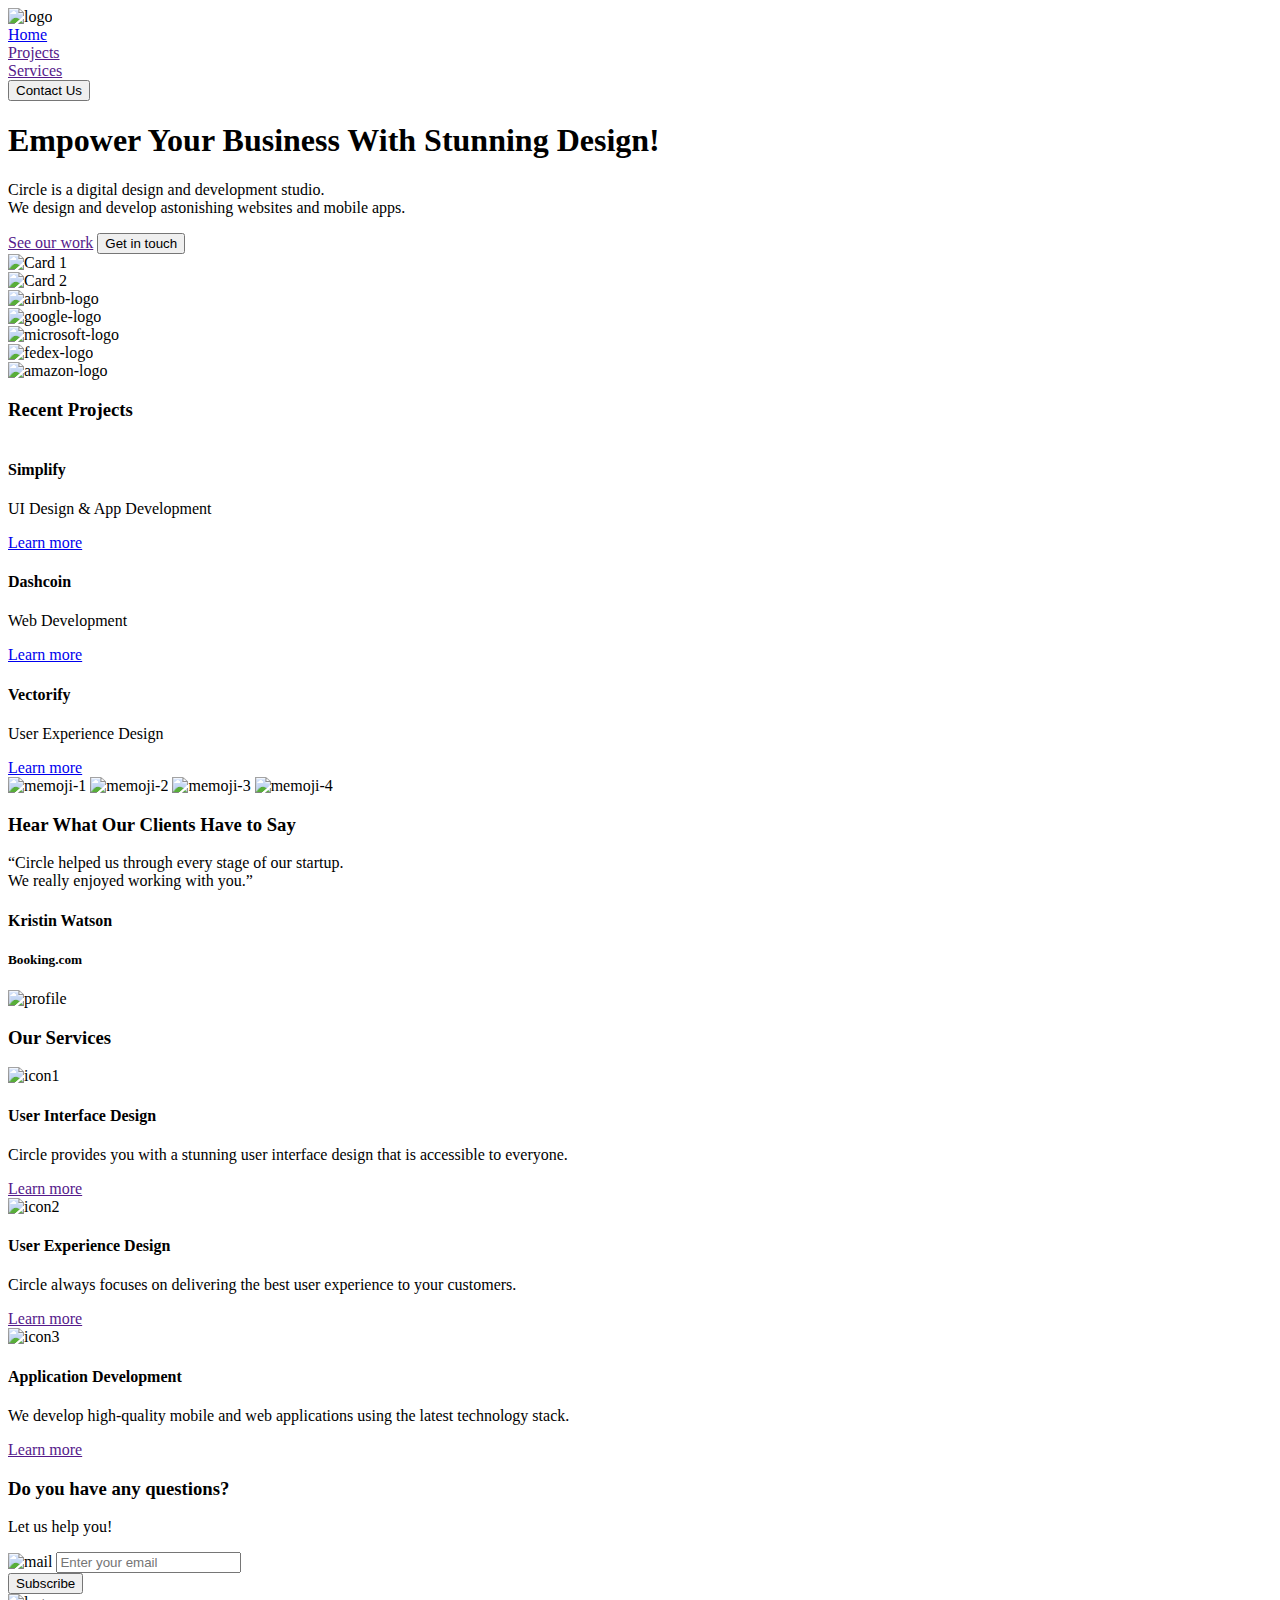
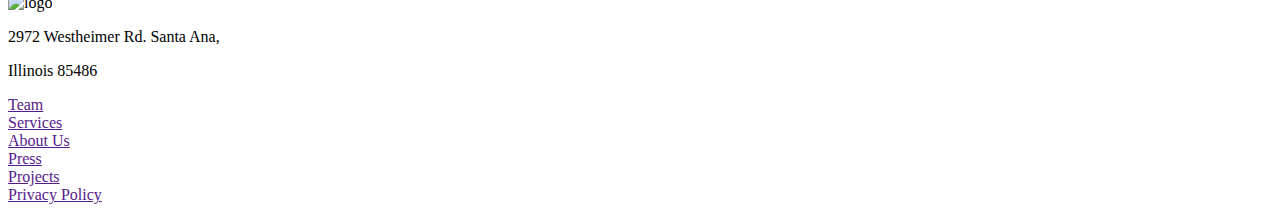
==== index.html @ 35336cd6 "GitHub pages" ====
<html lang="en">
  <head>
    <meta charset="UTF-8" />
    <meta http-equiv="X-UA-Compatible" content="IE=edge" />
    <meta name="viewport" content="width=device-width, initial-scale=1.0" />
    <link rel=" stylesheet" href="../midProject/styles/style.css" />
    <link
      href="https://fonts.googleapis.com/css2?family=Roboto:wght@100;300;400;700&display=swap"
      rel="stylesheet"
    />
    
    <title>Document</title>
  </head>
  <body>
    <!-- NavBar -->
    <div class="nav">
      <img src="../midProject/assets/logo/circle.svg" alt="logo" />
      <div class="menu">
        <div><a href="'../midProject/index.html">Home</a></div>
        <div><a href="">Projects</a></div>
        <div><a href="">Services</a></div>
      </div>
      <button id="NavButton" onclick="location.href='../midProject/html/form.html'">Contact Us</button>
      <a role="button" class="navbar-burger" aria-label="menu" aria-expanded="false">
        <span aria-hidden="true"></span>
        <span aria-hidden="true"></span>
        <span aria-hidden="true"></span>
      </a>
    </div>
    <!-- Hero Section -->
    <div class="HSContainer">
      <div class="Text">
        <h1>Empower Your Business With Stunning Design!</h1>
        <p>
          Circle is a digital design and development studio.<br />
          We design and develop astonishing websites and mobile apps.
        </p>
        <div class="contactInfo">
          <a href="">See our work</a>
          <button>Get in touch</button>
        </div>
      </div>
      <div class="HSImage">
        <!-- Card 1 -->
        <div class="card1">
          <img src="../midProject/assets/hero section/card-1.png" alt="Card 1" />
        </div>
        <!-- Card 2 -->
        <div class="card2">
          <img src="../midProject/assets/hero section/card-2.png" alt="Card 2" />
        </div>
      </div>
    </div>
    <!-- Client Section -->
    <div class="CSContainer">
      <div><img src="../midProject/assets/logo/airbnb-logo.svg" alt="airbnb-logo" /></div>
      <div><img src="../midProject/assets/logo/google-logo.svg" alt="google-logo" /></div>
      <div>
        <img src="../midProject/assets/logo/microsoft-logo.svg" alt="microsoft-logo" />
      </div>
      <div><img src="../midProject/assets/logo/fedex-logo.svg" alt="fedex-logo" /></div>
      <div><img src="../midProject/assets/logo/amazon-logo.svg" alt="amazon-logo" /></div>
    </div>
    <!-- Projects Section -->
    <div class="PSContainer">
      <h3>Recent Projects</h3>
      <!-- Projects -->
      <div class="projects">
        <div class="project">
          <img src="../midProject/assets/Projects/1.jpg" alt="" />
          <h4>Simplify</h4>
          <p>UI Design & App Development</p>
          <a href="../midProject/html/projects/simplify.html">Learn more</a>
        </div>
        <div class="project">
          <img src="../midProject/assets/Projects/2.jpg" alt="" />
          <h4>Dashcoin</h4>
          <p>Web Development</p>
          <a href="../midProject/html/projects/dashcoin.html">Learn more</a>
        </div>
        <div class="project">
          <img src="../midProject/assets/Projects/3.jpg" alt="" />
          <h4>Vectorify</h4>
          <p>User Experience Design</p>
          <a href="../midProject/html/projects/vectorify.html">Learn more</a>
        </div>
      </div>
    </div>
    <!-- Testimonial Section -->
    <div class="TSbackground">
      <img
        class="emoji cara1"
        src="../midProject/assets/emojis/memoji-1.png"
        alt="memoji-1"
      />
      <img
        class="emoji cara2"
        src="../midProject/assets/emojis/memoji-2.png"
        alt="memoji-2"
      />
      <img
        class="emoji cara3"
        src="../midProject/assets/emojis/memoji-3.png"
        alt="memoji-3"
      />
      <img
        class="emoji cara4"
        src="../midProject/assets/emojis/memoji-4.png"
        alt="memoji-4"
      />

      <div class="TStext">
        <h3>Hear What Our Clients Have to Say</h3>
        <p>
          “Circle helped us through every stage of our startup. <br />We really
          enjoyed working with you.”
        </p>
        <div class="TSprofile">
          <div>
            <h4>Kristin Watson</h4>
            <h5>Booking.com</h5>
          </div>

          <img
            class="profile"
            src="../midProject/assets/emojis/profile.png"
            alt="profile"
          />
        </div>
      </div>
    </div>
    <!-- Services Section -->
    
      <div>
        <h3 class="Sh3">Our Services</h3>
      </div>
      <!-- Services -->
      <div class="Services">
        <div class="icon">
          <div class="imageService">
            <img src="../midProject/assets/icons/1.svg" alt="icon1" />
          </div>
          <h4>User Interface Design</h4>
          <p>
            Circle provides you with a stunning user interface design that is
            accessible to everyone.
          </p>
          <a href="">Learn more</a>
        </div>
        <div class="icon">
            <div class="imageService">
          <img src="../midProject/assets/icons/2.svg" alt="icon2" /></div>
          <h4>User Experience Design</h4>
          <p>
            Circle always focuses on delivering the best user experience to your
            customers.
          </p>
          <a href="">Learn more</a>
        </div>
        <div class="icon">
            <div class="imageService">
          <img src="../midProject/assets/icons/3.svg" alt="icon3" /></div>
          <h4>Application Development</h4>
          <p>
            We develop high-quality mobile and web applications using the latest
            technology stack.
          </p>
          <a href="">Learn more</a>
        </div>
      </div>
    
    <!-- CTA Section -->
    <div class="CTASection">
      <div>
        <h3>Do you have any questions?</h3>
        <p>Let us help you!</p>
      </div>
      <div class="CTAbuttons">
        <div class="inputPlaceholder">
          <img src="../midProject/assets/icons/mail.svg" alt="mail" />
          <input type="text" placeholder="Enter your email" />
        </div>
        <div><button>Subscribe</button></div>
      </div>
    </div>
    <!-- Footer Section -->
    <div>
      <footer>
        <div class="footerContainer">
          <div class="footer1">
            <img src="../midProject/assets/logo/circle.svg" alt="logo" />
            <p>2972 Westheimer Rd. Santa Ana,</p>
            <p>Illinois 85486</p> 
          </div>
          <div class="footer2">
            <div><a href="">Team</a></div>
            <div><a href="">Services</a></div>
            <div><a href="">About Us</a></div>
            <div><a href="">Press</a></div>
            <div><a href="">Projects</a></div>
            <div><a href="">Privacy Policy</a></div>
          </div>
        </div>
      </footer>
    </div>

    <script src="../midProject/js/index.js"></script>
  </body>
</html>
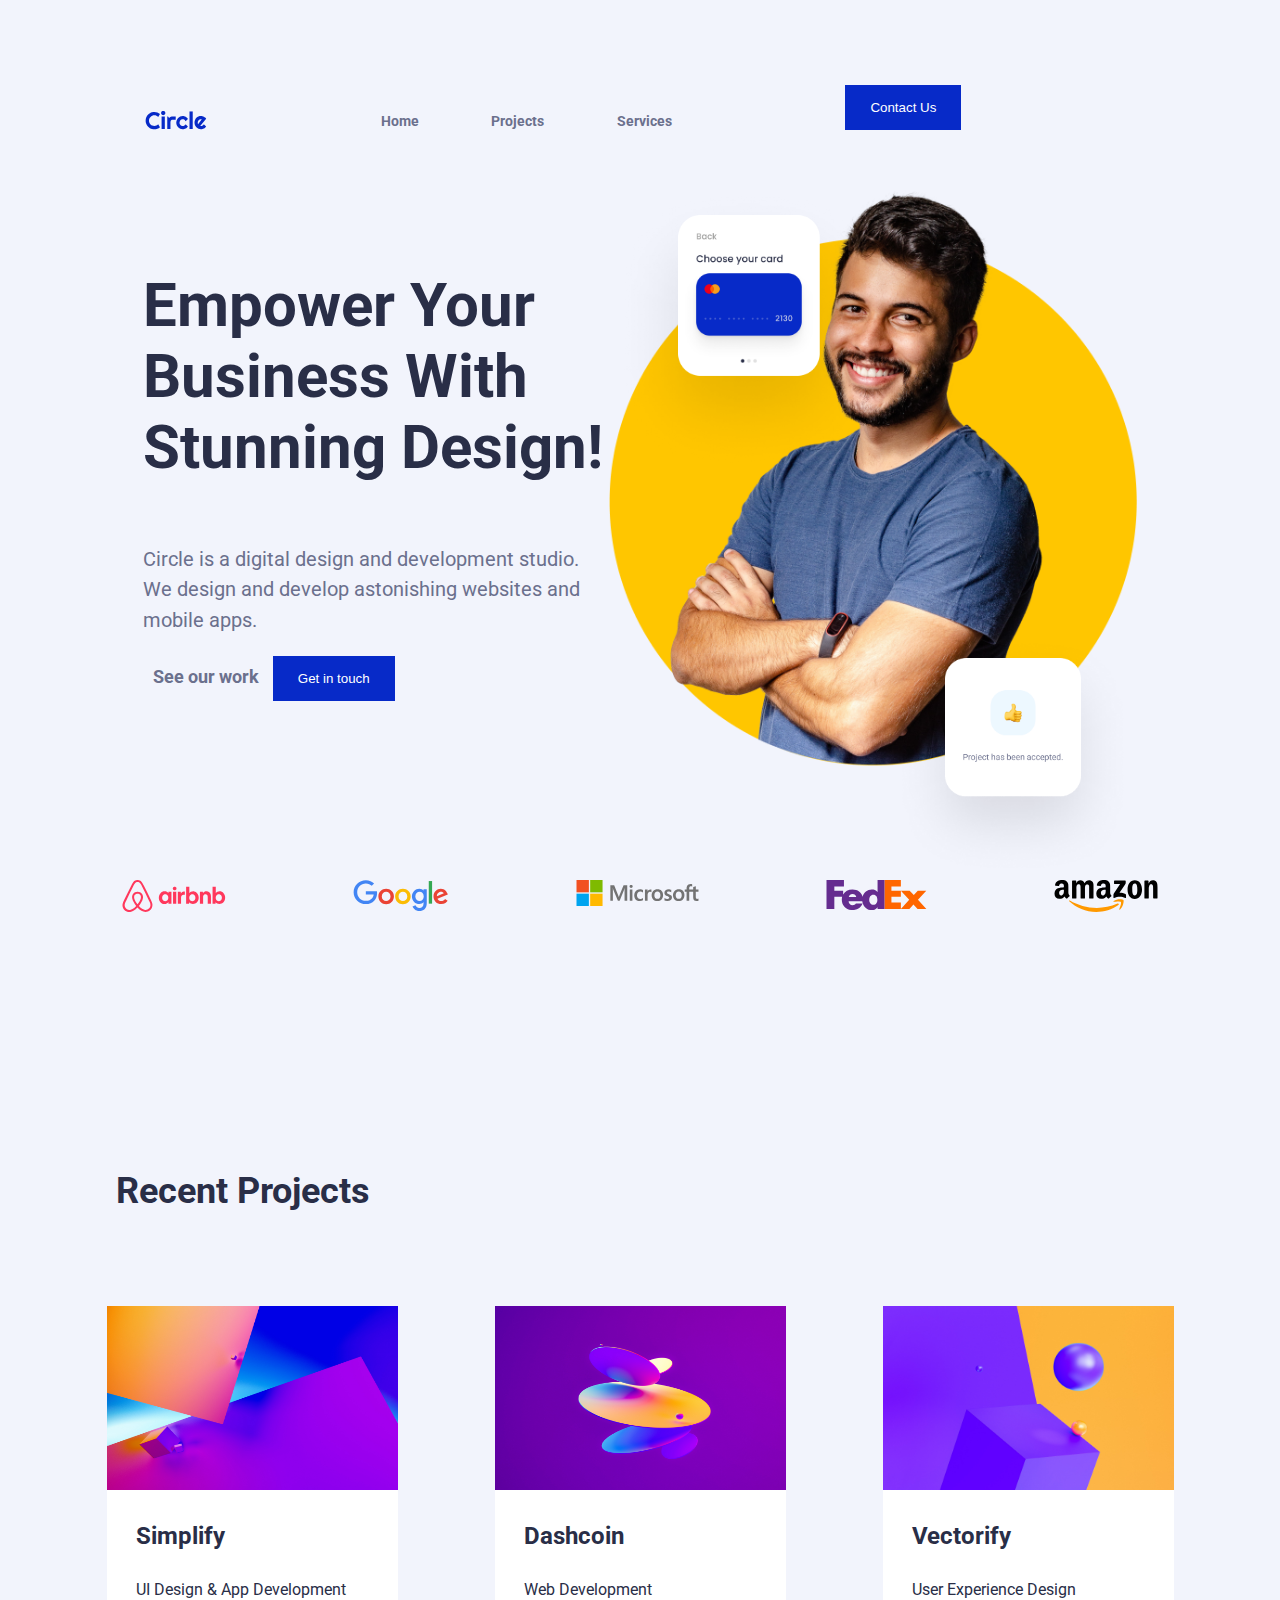
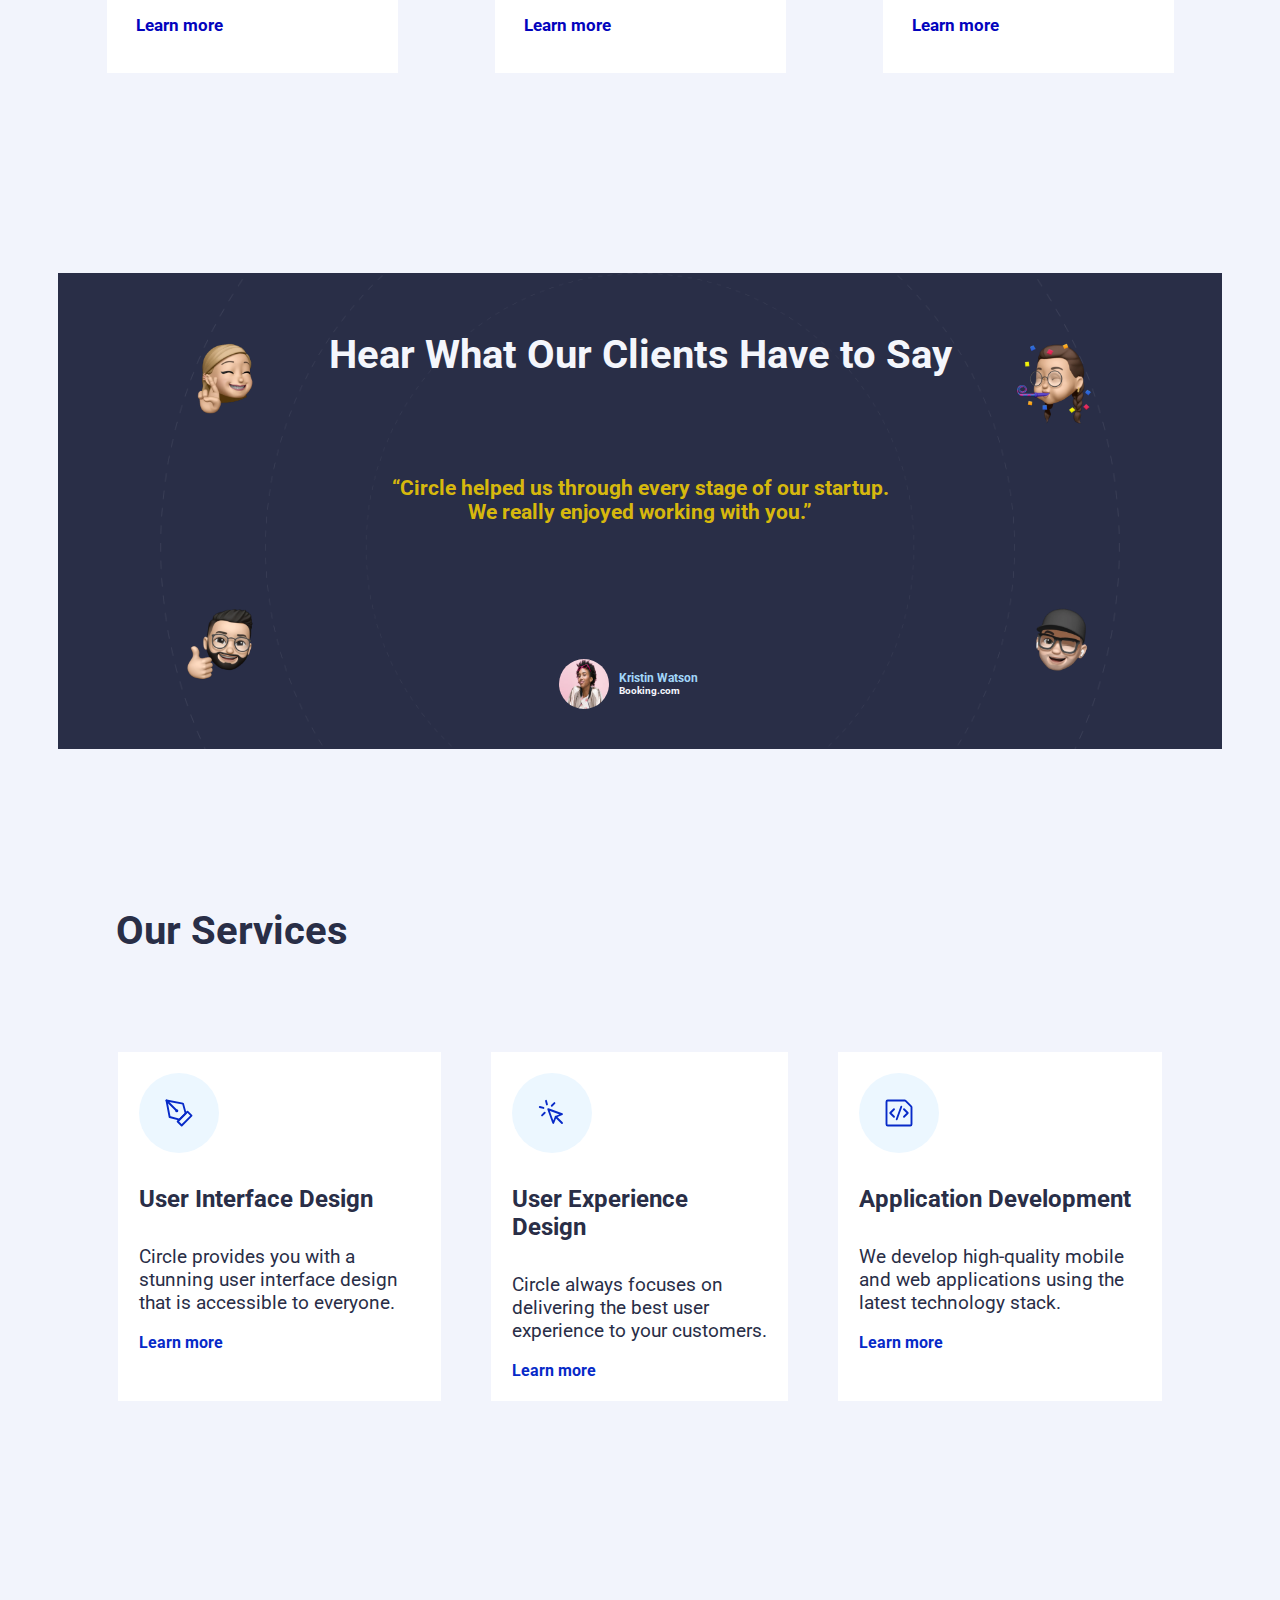
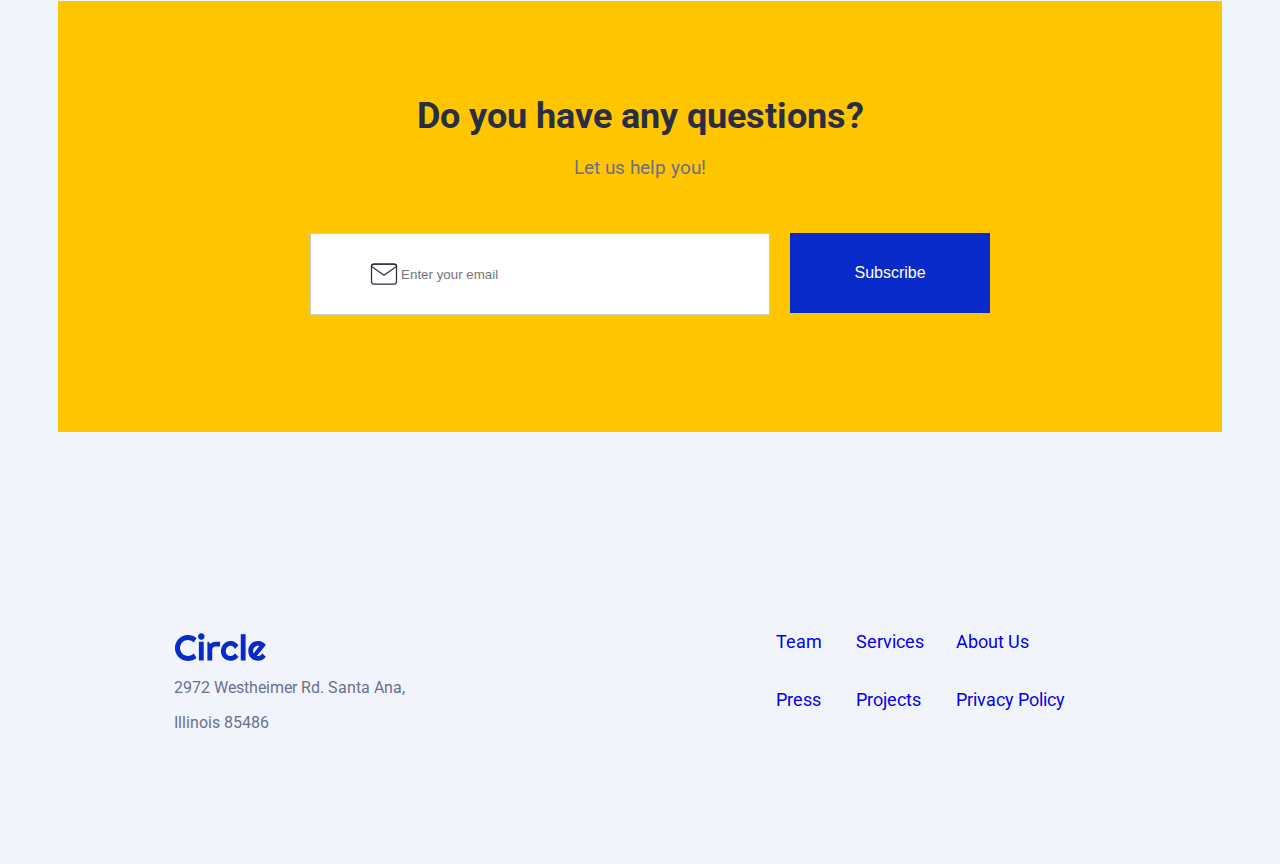
==== commit e32cd73c: "Cambios adaptación a page" ====
--- a/index.html
+++ b/index.html
@@ -3,7 +3,7 @@
     <meta charset="UTF-8" />
     <meta http-equiv="X-UA-Compatible" content="IE=edge" />
     <meta name="viewport" content="width=device-width, initial-scale=1.0" />
-    <link rel=" stylesheet" href="../midProject/styles/style.css" />
+    <link rel=" stylesheet" href="./styles/style.css" />
     <link
       href="https://fonts.googleapis.com/css2?family=Roboto:wght@100;300;400;700&display=swap"
       rel="stylesheet"
@@ -14,13 +14,13 @@
   <body>
     <!-- NavBar -->
     <div class="nav">
-      <img src="../midProject/assets/logo/circle.svg" alt="logo" />
+      <img src="./assets/logo/circle.svg" alt="logo" />
       <div class="menu">
-        <div><a href="'../midProject/index.html">Home</a></div>
+        <div><a href="'./index.html">Home</a></div>
         <div><a href="">Projects</a></div>
         <div><a href="">Services</a></div>
       </div>
-      <button id="NavButton" onclick="location.href='../midProject/html/form.html'">Contact Us</button>
+      <button id="NavButton" onclick="location.href='./html/form.html'">Contact Us</button>
       <a role="button" class="navbar-burger" aria-label="menu" aria-expanded="false">
         <span aria-hidden="true"></span>
         <span aria-hidden="true"></span>
@@ -43,23 +43,23 @@
       <div class="HSImage">
         <!-- Card 1 -->
         <div class="card1">
-          <img src="../midProject/assets/hero section/card-1.png" alt="Card 1" />
+          <img src="./assets/hero section/card-1.png" alt="Card 1" />
         </div>
         <!-- Card 2 -->
         <div class="card2">
-          <img src="../midProject/assets/hero section/card-2.png" alt="Card 2" />
+          <img src="./assets/hero section/card-2.png" alt="Card 2" />
         </div>
       </div>
     </div>
     <!-- Client Section -->
     <div class="CSContainer">
-      <div><img src="../midProject/assets/logo/airbnb-logo.svg" alt="airbnb-logo" /></div>
-      <div><img src="../midProject/assets/logo/google-logo.svg" alt="google-logo" /></div>
+      <div><img src="./assets/logo/airbnb-logo.svg" alt="airbnb-logo" /></div>
+      <div><img src="./assets/logo/google-logo.svg" alt="google-logo" /></div>
       <div>
-        <img src="../midProject/assets/logo/microsoft-logo.svg" alt="microsoft-logo" />
-      </div>
-      <div><img src="../midProject/assets/logo/fedex-logo.svg" alt="fedex-logo" /></div>
-      <div><img src="../midProject/assets/logo/amazon-logo.svg" alt="amazon-logo" /></div>
+        <img src="./assets/logo/microsoft-logo.svg" alt="microsoft-logo" />
+      </div>
+      <div><img src="./assets/logo/fedex-logo.svg" alt="fedex-logo" /></div>
+      <div><img src="./assets/logo/amazon-logo.svg" alt="amazon-logo" /></div>
     </div>
     <!-- Projects Section -->
     <div class="PSContainer">
@@ -67,22 +67,22 @@
       <!-- Projects -->
       <div class="projects">
         <div class="project">
-          <img src="../midProject/assets/Projects/1.jpg" alt="" />
+          <img src="./assets/Projects/1.jpg" alt="" />
           <h4>Simplify</h4>
           <p>UI Design & App Development</p>
-          <a href="../midProject/html/projects/simplify.html">Learn more</a>
+          <a href="./html/projects/simplify.html">Learn more</a>
         </div>
         <div class="project">
-          <img src="../midProject/assets/Projects/2.jpg" alt="" />
+          <img src="./assets/Projects/2.jpg" alt="" />
           <h4>Dashcoin</h4>
           <p>Web Development</p>
-          <a href="../midProject/html/projects/dashcoin.html">Learn more</a>
+          <a href="./html/projects/dashcoin.html">Learn more</a>
         </div>
         <div class="project">
-          <img src="../midProject/assets/Projects/3.jpg" alt="" />
+          <img src="./assets/Projects/3.jpg" alt="" />
           <h4>Vectorify</h4>
           <p>User Experience Design</p>
-          <a href="../midProject/html/projects/vectorify.html">Learn more</a>
+          <a href="./html/projects/vectorify.html">Learn more</a>
         </div>
       </div>
     </div>
@@ -90,22 +90,22 @@
     <div class="TSbackground">
       <img
         class="emoji cara1"
-        src="../midProject/assets/emojis/memoji-1.png"
+        src="./assets/emojis/memoji-1.png"
         alt="memoji-1"
       />
       <img
         class="emoji cara2"
-        src="../midProject/assets/emojis/memoji-2.png"
+        src="./assets/emojis/memoji-2.png"
         alt="memoji-2"
       />
       <img
         class="emoji cara3"
-        src="../midProject/assets/emojis/memoji-3.png"
+        src="./assets/emojis/memoji-3.png"
         alt="memoji-3"
       />
       <img
         class="emoji cara4"
-        src="../midProject/assets/emojis/memoji-4.png"
+        src="./assets/emojis/memoji-4.png"
         alt="memoji-4"
       />
 
@@ -123,7 +123,7 @@
 
           <img
             class="profile"
-            src="../midProject/assets/emojis/profile.png"
+            src="./assets/emojis/profile.png"
             alt="profile"
           />
         </div>
@@ -138,7 +138,7 @@
       <div class="Services">
         <div class="icon">
           <div class="imageService">
-            <img src="../midProject/assets/icons/1.svg" alt="icon1" />
+            <img src="./assets/icons/1.svg" alt="icon1" />
           </div>
           <h4>User Interface Design</h4>
           <p>
@@ -149,7 +149,7 @@
         </div>
         <div class="icon">
             <div class="imageService">
-          <img src="../midProject/assets/icons/2.svg" alt="icon2" /></div>
+          <img src="./assets/icons/2.svg" alt="icon2" /></div>
           <h4>User Experience Design</h4>
           <p>
             Circle always focuses on delivering the best user experience to your
@@ -159,7 +159,7 @@
         </div>
         <div class="icon">
             <div class="imageService">
-          <img src="../midProject/assets/icons/3.svg" alt="icon3" /></div>
+          <img src="./assets/icons/3.svg" alt="icon3" /></div>
           <h4>Application Development</h4>
           <p>
             We develop high-quality mobile and web applications using the latest
@@ -177,7 +177,7 @@
       </div>
       <div class="CTAbuttons">
         <div class="inputPlaceholder">
-          <img src="../midProject/assets/icons/mail.svg" alt="mail" />
+          <img src="./assets/icons/mail.svg" alt="mail" />
           <input type="text" placeholder="Enter your email" />
         </div>
         <div><button>Subscribe</button></div>
@@ -188,7 +188,7 @@
       <footer>
         <div class="footerContainer">
           <div class="footer1">
-            <img src="../midProject/assets/logo/circle.svg" alt="logo" />
+            <img src="./assets/logo/circle.svg" alt="logo" />
             <p>2972 Westheimer Rd. Santa Ana,</p>
             <p>Illinois 85486</p> 
           </div>
@@ -204,6 +204,6 @@
       </footer>
     </div>
 
-    <script src="../midProject/js/index.js"></script>
+    <script src="./js/index.js"></script>
   </body>
 </html>
--- a/styles/style.css
+++ b/styles/style.css
@@ -0,0 +1,72 @@
+@import './heroSection.css';
+@import './clientSection.css';
+@import './projectsSection.css';
+@import './testimonialSection.css';
+@import './serviceSection.css';
+@import './CTASection.css';
+@import './footer.css';
+@import './form/form.css';
+@import './projects/dashcoin.css';
+@import './projects/orbit.css';
+@import './projects/simplify.css';
+@import './projects/vectorify.css';
+
+
+body{
+    background-color: #f2f4fc;
+    font-family: Roboto;
+    font-weight: 400;
+    font-size: 12px;
+    padding-left: 50px;
+    padding-right: 50px;
+    color: #292e47;
+    
+   
+}
+
+.nav{
+    display: flex;
+    height: 122px;
+    justify-content: space-around;
+    align-items: flex-end;
+}
+.menu{
+    display: flex;
+    justify-content: space-between;
+    font-weight: 700;
+    font-size: 1.2em;
+    width: 25%; 
+
+}
+.menu a{
+    text-decoration: none;
+    color: #6B708D;
+}
+button{
+    background-color: #072AC8;
+    border: none;
+    padding: 15px;
+    color: white;
+    padding-left: 25px;
+    padding-right: 25px;
+}
+
+@media (max-width: 768px) {
+    
+}
+@media (max-width: 480px) {
+    #NavButton{
+        display: none;
+    }
+    .menu{
+        display: none;
+    }
+}
+@media (max-width: 1024px) {
+    .background {
+        height: 146px;
+    }
+}
+
+
+
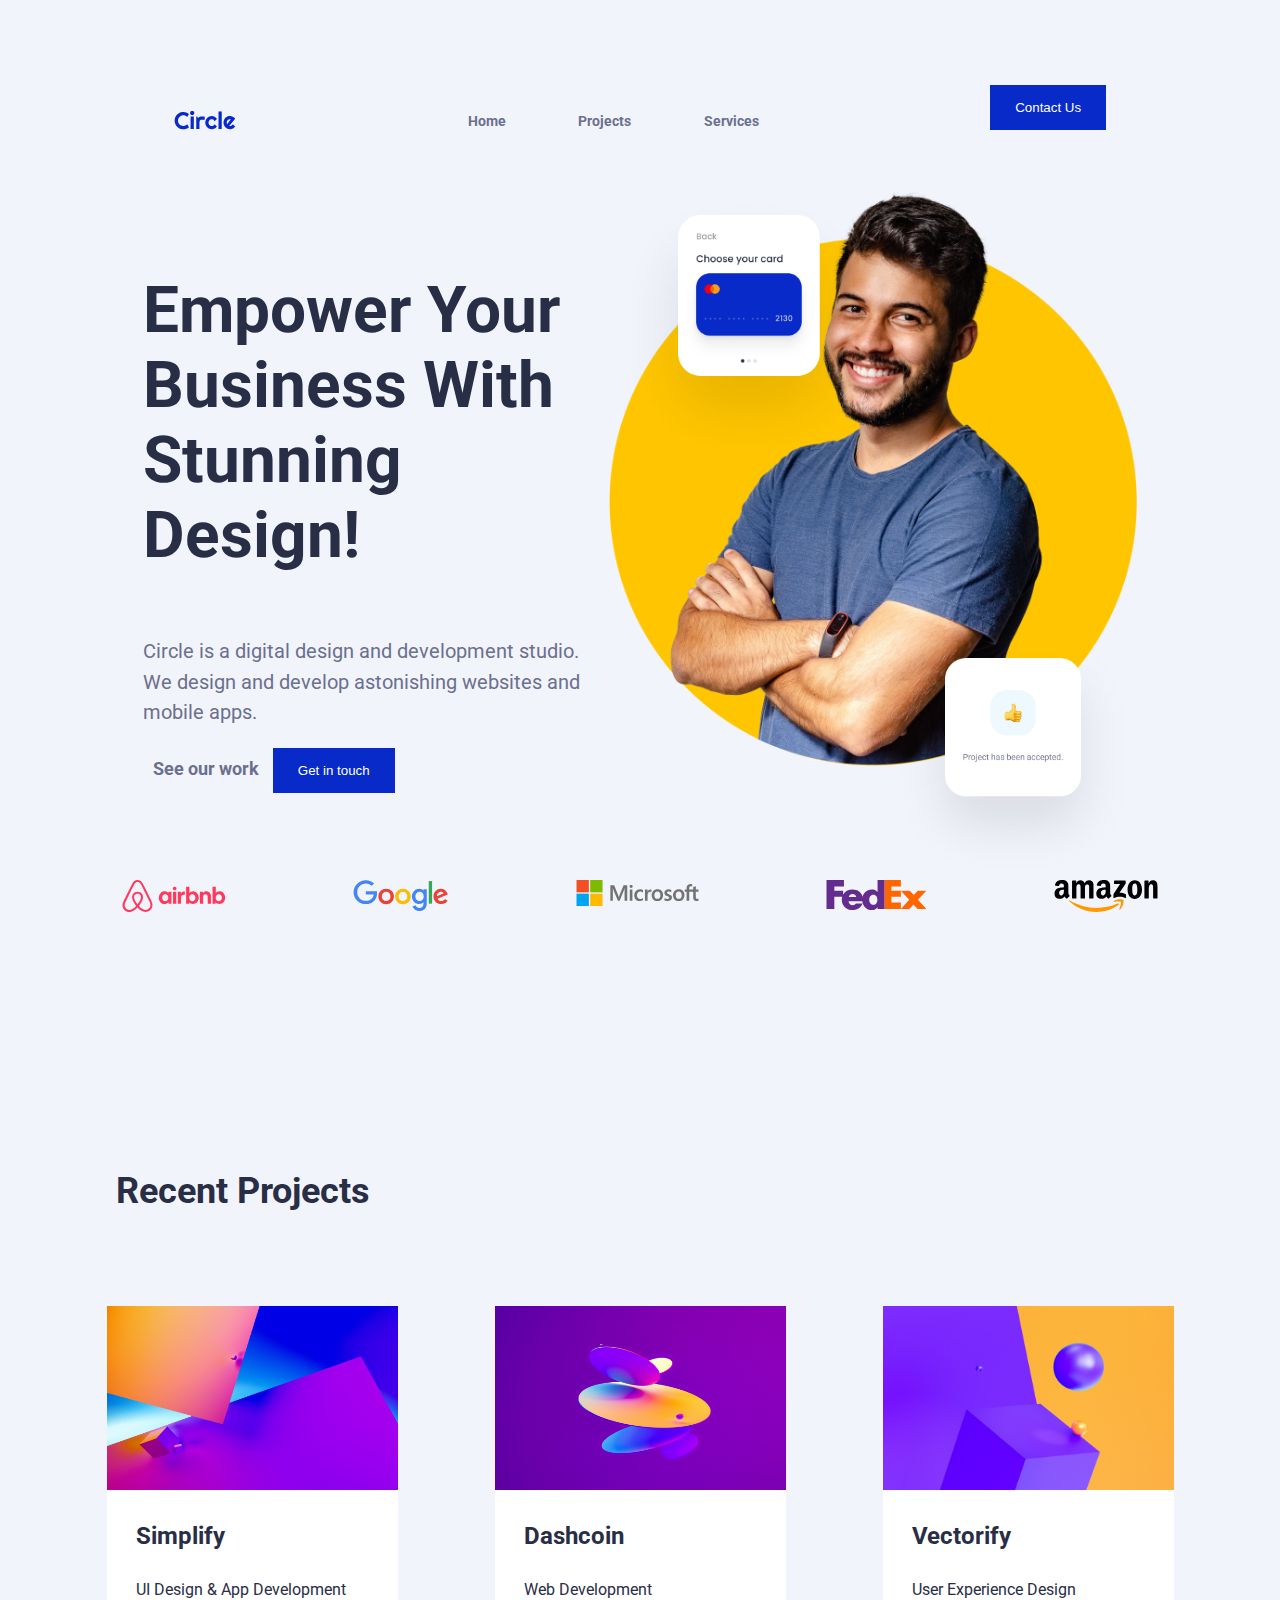
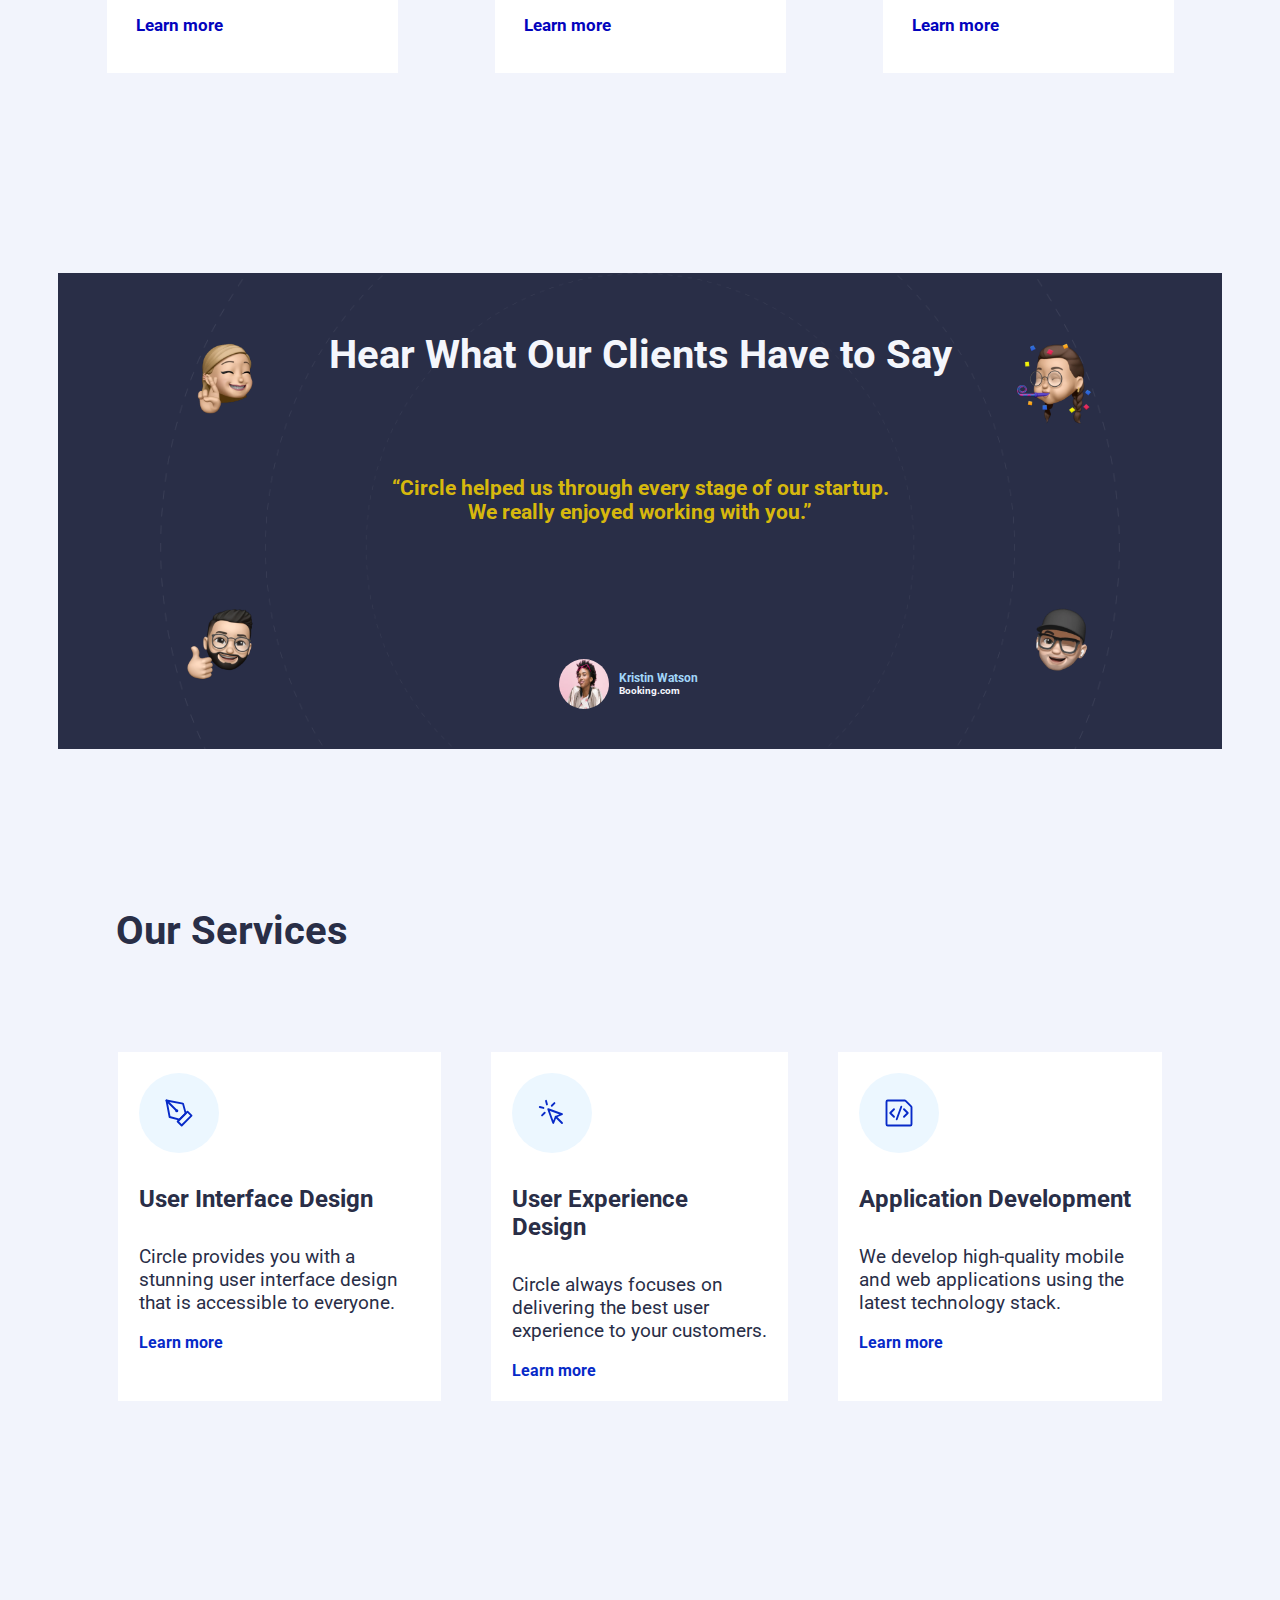
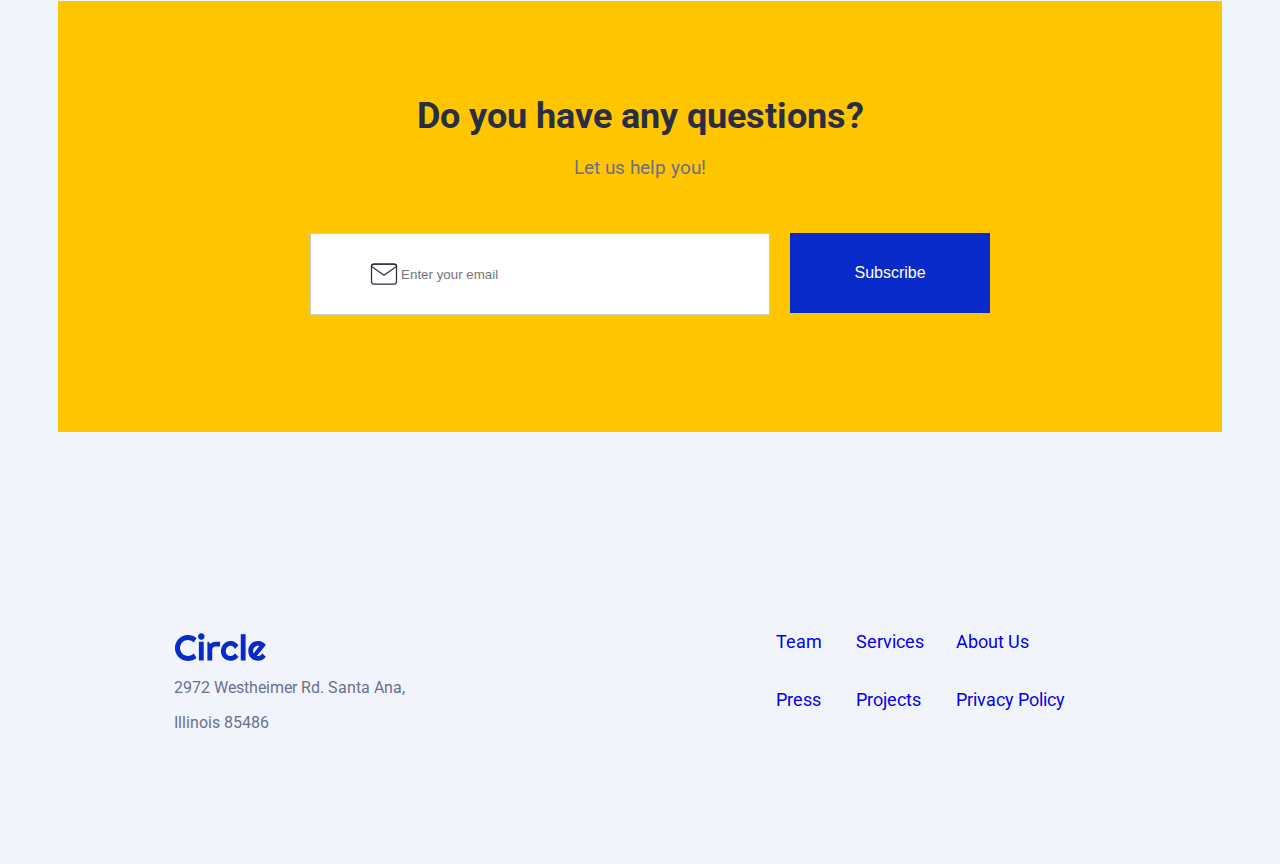
==== commit 4b8bea6b: "Mobile Responsive" ====
--- a/index.html
+++ b/index.html
@@ -8,7 +8,14 @@
       href="https://fonts.googleapis.com/css2?family=Roboto:wght@100;300;400;700&display=swap"
       rel="stylesheet"
     />
-    
+    <link
+      rel="stylesheet"
+      href="https://cdnjs.cloudflare.com/ajax/libs/font-awesome/6.2.0/css/all.min.css"
+      integrity="sha512-xh6O/CkQoPOWDdYTDqeRdPCVd1SpvCA9XXcUnZS2FmJNp1coAFzvtCN9BmamE+4aHK8yyUHUSCcJHgXloTyT2A=="
+      crossorigin="anonymous"
+      referrerpolicy="no-referrer"
+    />
+
     <title>Document</title>
   </head>
   <body>
@@ -20,13 +27,25 @@
         <div><a href="">Projects</a></div>
         <div><a href="">Services</a></div>
       </div>
-      <button id="NavButton" onclick="location.href='./html/form.html'">Contact Us</button>
-      <a role="button" class="navbar-burger" aria-label="menu" aria-expanded="false">
-        <span aria-hidden="true"></span>
-        <span aria-hidden="true"></span>
-        <span aria-hidden="true"></span>
+      <button id="NavButton" onclick="location.href='./html/form.html'">
+        Contact Us
+      </button>
+    </div>
+    <!-- Top Navigation Menu -->
+    <div class="topnav">
+      <img src="./assets/logo/circle.svg" alt="logo" />
+      <!-- Navigation links (hidden by default) -->
+      <div id="myLinks">
+        <a href="'./index.html">Home</a>
+        <a href="">Projects</a>
+        <a href="">Services</a>
+      </div>
+      <!-- "Hamburger menu" / "Bar icon" to toggle the navigation links -->
+      <a href="javascript:void(0);" class="icon" onclick="myFunction()">
+        <i class="fa fa-bars"></i>
       </a>
     </div>
+
     <!-- Hero Section -->
     <div class="HSContainer">
       <div class="Text">
@@ -35,10 +54,13 @@
           Circle is a digital design and development studio.<br />
           We design and develop astonishing websites and mobile apps.
         </p>
+        
         <div class="contactInfo">
+          
           <a href="">See our work</a>
           <button>Get in touch</button>
         </div>
+        
       </div>
       <div class="HSImage">
         <!-- Card 1 -->
@@ -59,7 +81,7 @@
         <img src="./assets/logo/microsoft-logo.svg" alt="microsoft-logo" />
       </div>
       <div><img src="./assets/logo/fedex-logo.svg" alt="fedex-logo" /></div>
-      <div><img src="./assets/logo/amazon-logo.svg" alt="amazon-logo" /></div>
+      <div class="amazonLink"><img src="./assets/logo/amazon-logo.svg" alt="amazon-logo" /></div>
     </div>
     <!-- Projects Section -->
     <div class="PSContainer">
@@ -130,45 +152,47 @@
       </div>
     </div>
     <!-- Services Section -->
-    
-      <div>
-        <h3 class="Sh3">Our Services</h3>
-      </div>
-      <!-- Services -->
-      <div class="Services">
-        <div class="icon">
-          <div class="imageService">
-            <img src="./assets/icons/1.svg" alt="icon1" />
-          </div>
-          <h4>User Interface Design</h4>
-          <p>
-            Circle provides you with a stunning user interface design that is
-            accessible to everyone.
-          </p>
-          <a href="">Learn more</a>
-        </div>
-        <div class="icon">
-            <div class="imageService">
-          <img src="./assets/icons/2.svg" alt="icon2" /></div>
-          <h4>User Experience Design</h4>
-          <p>
-            Circle always focuses on delivering the best user experience to your
-            customers.
-          </p>
-          <a href="">Learn more</a>
-        </div>
-        <div class="icon">
-            <div class="imageService">
-          <img src="./assets/icons/3.svg" alt="icon3" /></div>
-          <h4>Application Development</h4>
-          <p>
-            We develop high-quality mobile and web applications using the latest
-            technology stack.
-          </p>
-          <a href="">Learn more</a>
-        </div>
-      </div>
-    
+
+    <div>
+      <h3 class="Sh3">Our Services</h3>
+    </div>
+    <!-- Services -->
+    <div class="Services">
+      <div class="icon">
+        <div class="imageService">
+          <img src="./assets/icons/1.svg" alt="icon1" />
+        </div>
+        <h4>User Interface Design</h4>
+        <p>
+          Circle provides you with a stunning user interface design that is
+          accessible to everyone.
+        </p>
+        <a href="">Learn more</a>
+      </div>
+      <div class="icon">
+        <div class="imageService">
+          <img src="./assets/icons/2.svg" alt="icon2" />
+        </div>
+        <h4>User Experience Design</h4>
+        <p>
+          Circle always focuses on delivering the best user experience to your
+          customers.
+        </p>
+        <a href="">Learn more</a>
+      </div>
+      <div class="icon">
+        <div class="imageService">
+          <img src="./assets/icons/3.svg" alt="icon3" />
+        </div>
+        <h4>Application Development</h4>
+        <p>
+          We develop high-quality mobile and web applications using the latest
+          technology stack.
+        </p>
+        <a href="">Learn more</a>
+      </div>
+    </div>
+
     <!-- CTA Section -->
     <div class="CTASection">
       <div>
@@ -190,7 +214,7 @@
           <div class="footer1">
             <img src="./assets/logo/circle.svg" alt="logo" />
             <p>2972 Westheimer Rd. Santa Ana,</p>
-            <p>Illinois 85486</p> 
+            <p>Illinois 85486</p>
           </div>
           <div class="footer2">
             <div><a href="">Team</a></div>
--- a/styles/style.css
+++ b/styles/style.css
@@ -42,6 +42,52 @@
     text-decoration: none;
     color: #6B708D;
 }
+
+/* Style the navigation menu */
+.topnav {
+    overflow: hidden;
+    
+    position: relative;
+    display: none;
+  }
+  
+  /* Hide the links inside the navigation menu (except for logo/home) */
+  .topnav #myLinks {
+    display: none;
+    background-color: #C8C8C8;
+    
+  }
+  
+  /* Style navigation menu links */
+  .topnav a {
+    color: #6b708d;
+    font-weight: bold;
+    padding: 14px 16px;
+    text-decoration: none;
+    font-size: 17px;
+    display: block;
+  }
+  
+  /* Style the hamburger menu */
+  .topnav a.icon {
+    background: #C8C8C8;
+    display: block;
+    position: absolute;
+    right: 0;
+    top: 0;
+  }
+  
+  /* Add a grey background color on mouse-over */
+  .topnav a:hover {
+    background-color: #ddd;
+    color: black;
+  }
+  
+  /* Style the active link (or home/logo) */
+  .active {
+    background-color: #04AA6D;
+    color: white;
+  }
 button{
     background-color: #072AC8;
     border: none;
@@ -51,7 +97,10 @@
     padding-right: 25px;
 }
 
-@media (max-width: 768px) {
+@media (min-width: 768px) {
+    .Contenedor-menu-hamburguesa{
+        display: none;
+    }
     
 }
 @media (max-width: 480px) {
@@ -61,10 +110,28 @@
     .menu{
         display: none;
     }
+    body{
+        margin: 5px;
+        padding: 5px;
+        font-size: 8px;
+    }
+    #NavButton{
+        display: none;
+    }
+    .topnav{
+        display: block;
+        height: 50px;
+    }
+    .nav{
+        display: none;
+    }
 }
-@media (max-width: 1024px) {
+@media  (min-width: 1024px) {
     .background {
         height: 146px;
+    }
+    .Contenedor-menu-hamburguesa{
+        display: none;
     }
 }
 
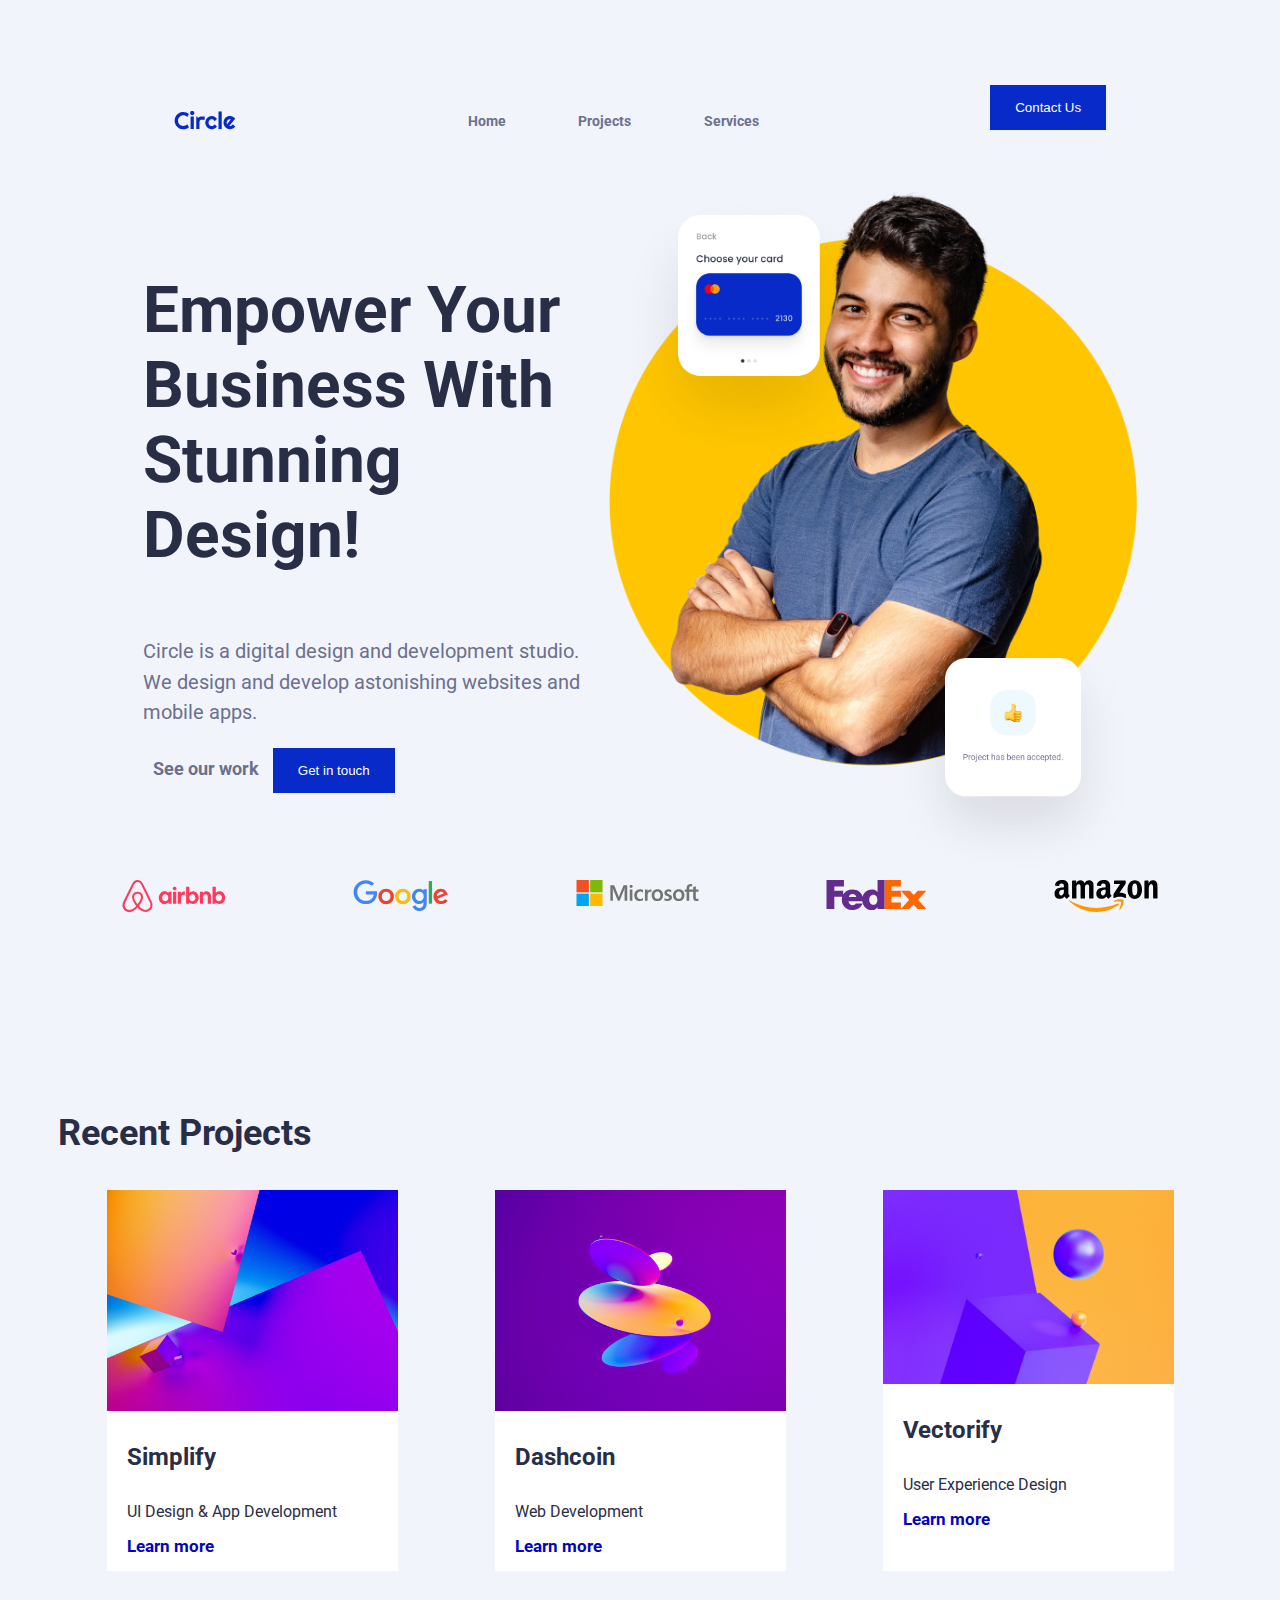
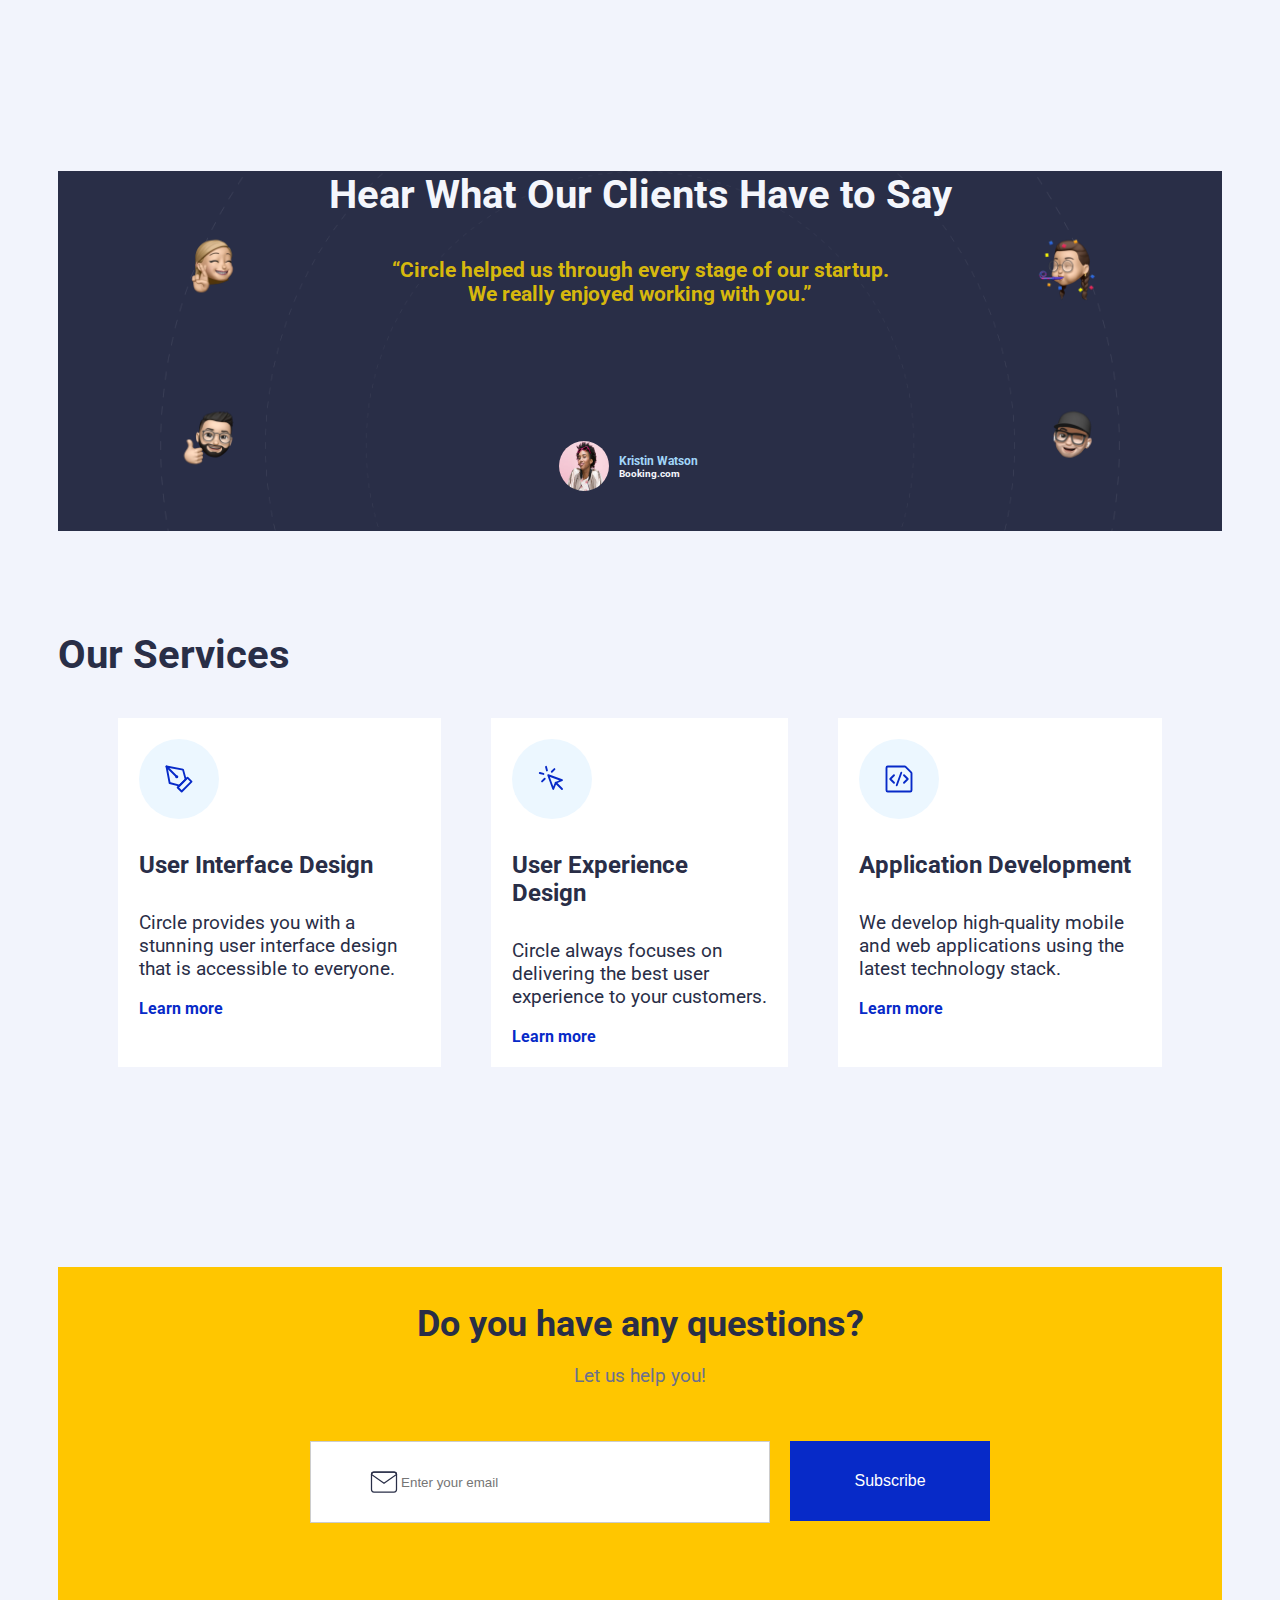
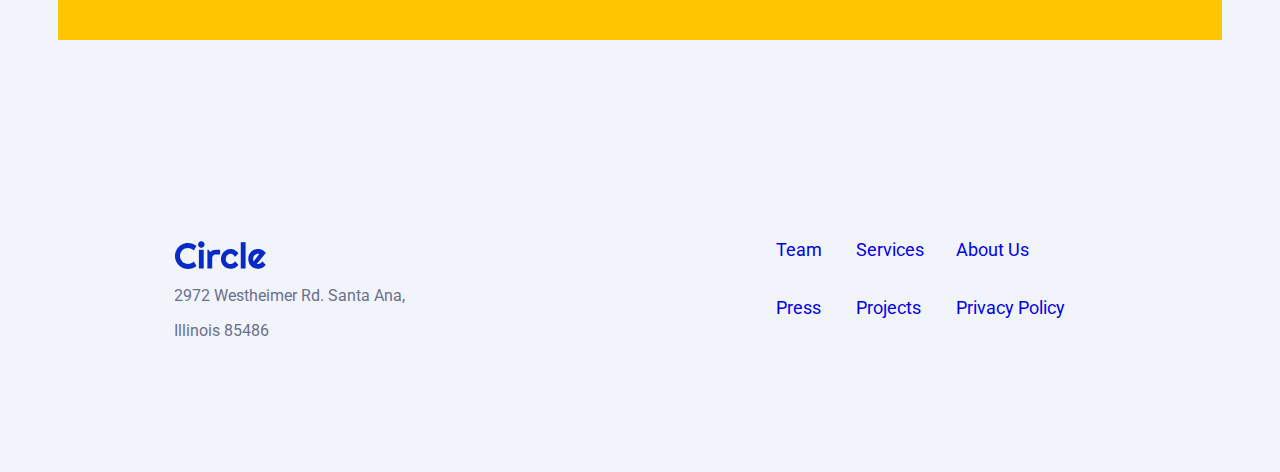
==== commit a84847c0: "arreglos varios" ====
--- a/index.html
+++ b/index.html
@@ -3,11 +3,14 @@
     <meta charset="UTF-8" />
     <meta http-equiv="X-UA-Compatible" content="IE=edge" />
     <meta name="viewport" content="width=device-width, initial-scale=1.0" />
-    <link rel=" stylesheet" href="./styles/style.css" />
+    <!-- Link a stylesheet -->
+    <link rel=" stylesheet" href="./styles/style.css" /> 
+    <!-- Link a estilo Roboto de googleFont -->
     <link
       href="https://fonts.googleapis.com/css2?family=Roboto:wght@100;300;400;700&display=swap"
       rel="stylesheet"
     />
+    <!-- Link a libreria de font-awsome para la imagen del menú Hamburguesa -->
     <link
       rel="stylesheet"
       href="https://cdnjs.cloudflare.com/ajax/libs/font-awesome/6.2.0/css/all.min.css"
@@ -18,12 +21,13 @@
 
     <title>Document</title>
   </head>
+  
   <body>
-    <!-- NavBar -->
+    <!-- NavBar  Responsive PC-->
     <div class="nav">
       <img src="./assets/logo/circle.svg" alt="logo" />
       <div class="menu">
-        <div><a href="'./index.html">Home</a></div>
+        <div><a href="">Home</a></div>
         <div><a href="">Projects</a></div>
         <div><a href="">Services</a></div>
       </div>
@@ -31,16 +35,16 @@
         Contact Us
       </button>
     </div>
-    <!-- Top Navigation Menu -->
+    <!-- Top Navigation Menu Responsive mobil/ tablet -->
     <div class="topnav">
       <img src="./assets/logo/circle.svg" alt="logo" />
-      <!-- Navigation links (hidden by default) -->
+      <!-- Duplicado de clase menu para responsive mobi/tablet -->
       <div id="myLinks">
         <a href="'./index.html">Home</a>
         <a href="">Projects</a>
         <a href="">Services</a>
       </div>
-      <!-- "Hamburger menu" / "Bar icon" to toggle the navigation links -->
+      <!-- "Menu hamburguesa que se despliega con un click"  -->
       <a href="javascript:void(0);" class="icon" onclick="myFunction()">
         <i class="fa fa-bars"></i>
       </a>
@@ -49,8 +53,8 @@
     <!-- Hero Section -->
     <div class="HSContainer">
       <div class="Text">
-        <h1>Empower Your Business With Stunning Design!</h1>
-        <p>
+        <h1 >Empower Your Business With Stunning Design!</h1>
+        <p >
           Circle is a digital design and development studio.<br />
           We design and develop astonishing websites and mobile apps.
         </p>
@@ -62,18 +66,19 @@
         </div>
         
       </div>
+      <!-- Imagen principal en CSS background -->
       <div class="HSImage">
-        <!-- Card 1 -->
+        <!-- Imagen flotante Card 1 -->
         <div class="card1">
           <img src="./assets/hero section/card-1.png" alt="Card 1" />
         </div>
-        <!-- Card 2 -->
+        <!-- Imagen flotante Card 2 -->
         <div class="card2">
           <img src="./assets/hero section/card-2.png" alt="Card 2" />
         </div>
       </div>
     </div>
-    <!-- Client Section -->
+    <!-- Client Section: logo de clientes -->
     <div class="CSContainer">
       <div><img src="./assets/logo/airbnb-logo.svg" alt="airbnb-logo" /></div>
       <div><img src="./assets/logo/google-logo.svg" alt="google-logo" /></div>
@@ -86,29 +91,29 @@
     <!-- Projects Section -->
     <div class="PSContainer">
       <h3>Recent Projects</h3>
-      <!-- Projects -->
+      <!-- 3 Projects que se enseñan en la pagina Home con el link para su propia pagina-->
       <div class="projects">
         <div class="project">
           <img src="./assets/Projects/1.jpg" alt="" />
-          <h4>Simplify</h4>
-          <p>UI Design & App Development</p>
+          <h4 id="title1">Simplify</h4>
+          <p id="text1">UI Design & App Development</p>
           <a href="./html/projects/simplify.html">Learn more</a>
         </div>
         <div class="project">
           <img src="./assets/Projects/2.jpg" alt="" />
-          <h4>Dashcoin</h4>
-          <p>Web Development</p>
+          <h4 id="title2">Dashcoin</h4>
+          <p id="text2">Web Development</p>
           <a href="./html/projects/dashcoin.html">Learn more</a>
         </div>
         <div class="project">
           <img src="./assets/Projects/3.jpg" alt="" />
-          <h4>Vectorify</h4>
-          <p>User Experience Design</p>
+          <h4 id="title3">Vectorify</h4>
+          <p id="text3">User Experience Design</p>
           <a href="./html/projects/vectorify.html">Learn more</a>
         </div>
       </div>
     </div>
-    <!-- Testimonial Section -->
+    <!-- Testimonial Section imagenes de emojis que se enseñan en Responsive PC (principales como background en CSS)-->
     <div class="TSbackground">
       <img
         class="emoji cara1"
@@ -130,13 +135,14 @@
         src="./assets/emojis/memoji-4.png"
         alt="memoji-4"
       />
-
+        <!-- Texto de testimonio -->
       <div class="TStext">
         <h3>Hear What Our Clients Have to Say</h3>
         <p>
           “Circle helped us through every stage of our startup. <br />We really
           enjoyed working with you.”
         </p>
+        <!-- Perfil del cliente que hace el testimonio -->
         <div class="TSprofile">
           <div>
             <h4>Kristin Watson</h4>
@@ -156,7 +162,7 @@
     <div>
       <h3 class="Sh3">Our Services</h3>
     </div>
-    <!-- Services -->
+    <!-- Servicios ofrecidos listos para conectar con la pagina del sevicio -->
     <div class="Services">
       <div class="icon">
         <div class="imageService">
@@ -193,7 +199,7 @@
       </div>
     </div>
 
-    <!-- CTA Section -->
+    <!-- CTA Section. Creado html sin conexion con javaScript-->
     <div class="CTASection">
       <div>
         <h3>Do you have any questions?</h3>
@@ -207,7 +213,7 @@
         <div><button>Subscribe</button></div>
       </div>
     </div>
-    <!-- Footer Section -->
+    <!-- Footer Section: preparada para añadir los links de las paginas -->
     <div>
       <footer>
         <div class="footerContainer">
@@ -227,7 +233,7 @@
         </div>
       </footer>
     </div>
-
+    <!-- Link de conexión con JavaScript -->
     <script src="./js/index.js"></script>
   </body>
 </html>
--- a/styles/style.css
+++ b/styles/style.css
@@ -1,3 +1,4 @@
+/* Importación de las otras paginas de CSS para tener un link unico de conexión en html */
 @import './heroSection.css';
 @import './clientSection.css';
 @import './projectsSection.css';
@@ -43,22 +44,20 @@
     color: #6B708D;
 }
 
-/* Style the navigation menu */
-.topnav {
-    overflow: hidden;
-    
+/* Estilo para el menú */
+.topnav {    
     position: relative;
     display: none;
   }
   
-  /* Hide the links inside the navigation menu (except for logo/home) */
+  /* Esconder los links dentro del menú */
   .topnav #myLinks {
     display: none;
     background-color: #C8C8C8;
     
   }
   
-  /* Style navigation menu links */
+  /* Estilo a los links del menú */
   .topnav a {
     color: #6b708d;
     font-weight: bold;
@@ -68,7 +67,7 @@
     display: block;
   }
   
-  /* Style the hamburger menu */
+  /* Estilo para el menu hamburguesa */
   .topnav a.icon {
     background: #C8C8C8;
     display: block;
@@ -77,17 +76,8 @@
     top: 0;
   }
   
-  /* Add a grey background color on mouse-over */
-  .topnav a:hover {
-    background-color: #ddd;
-    color: black;
-  }
-  
-  /* Style the active link (or home/logo) */
-  .active {
-    background-color: #04AA6D;
-    color: white;
-  }
+ 
+ 
 button{
     background-color: #072AC8;
     border: none;
@@ -97,12 +87,14 @@
     padding-right: 25px;
 }
 
+/* Funcionalidades Responsive para pantallas tamaño tablet */
 @media (min-width: 768px) {
     .Contenedor-menu-hamburguesa{
         display: none;
     }
     
 }
+/* Funcionalidades Responsive para pantallas tamaño mobil */
 @media (max-width: 480px) {
     #NavButton{
         display: none;
@@ -126,6 +118,7 @@
         display: none;
     }
 }
+/* Funcionalidades Responsive para pantallas tamaño ordenador */
 @media  (min-width: 1024px) {
     .background {
         height: 146px;
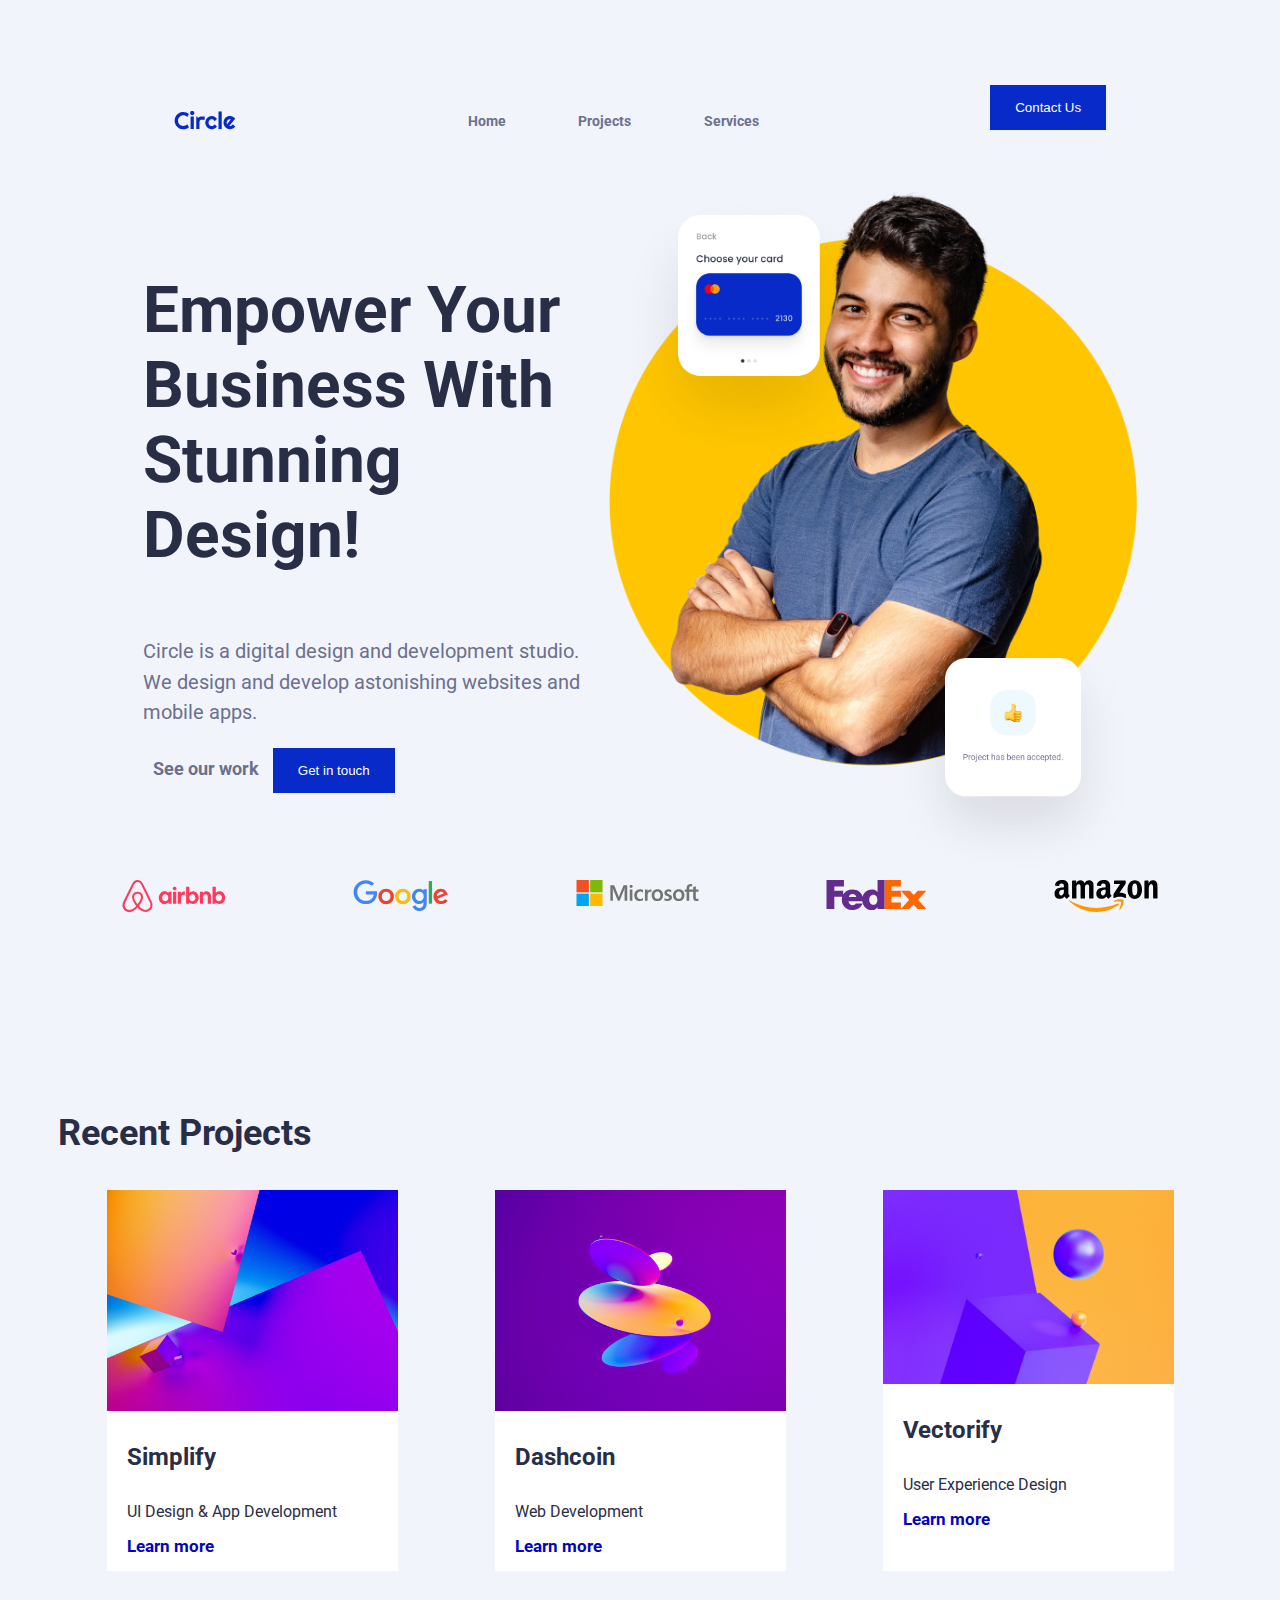
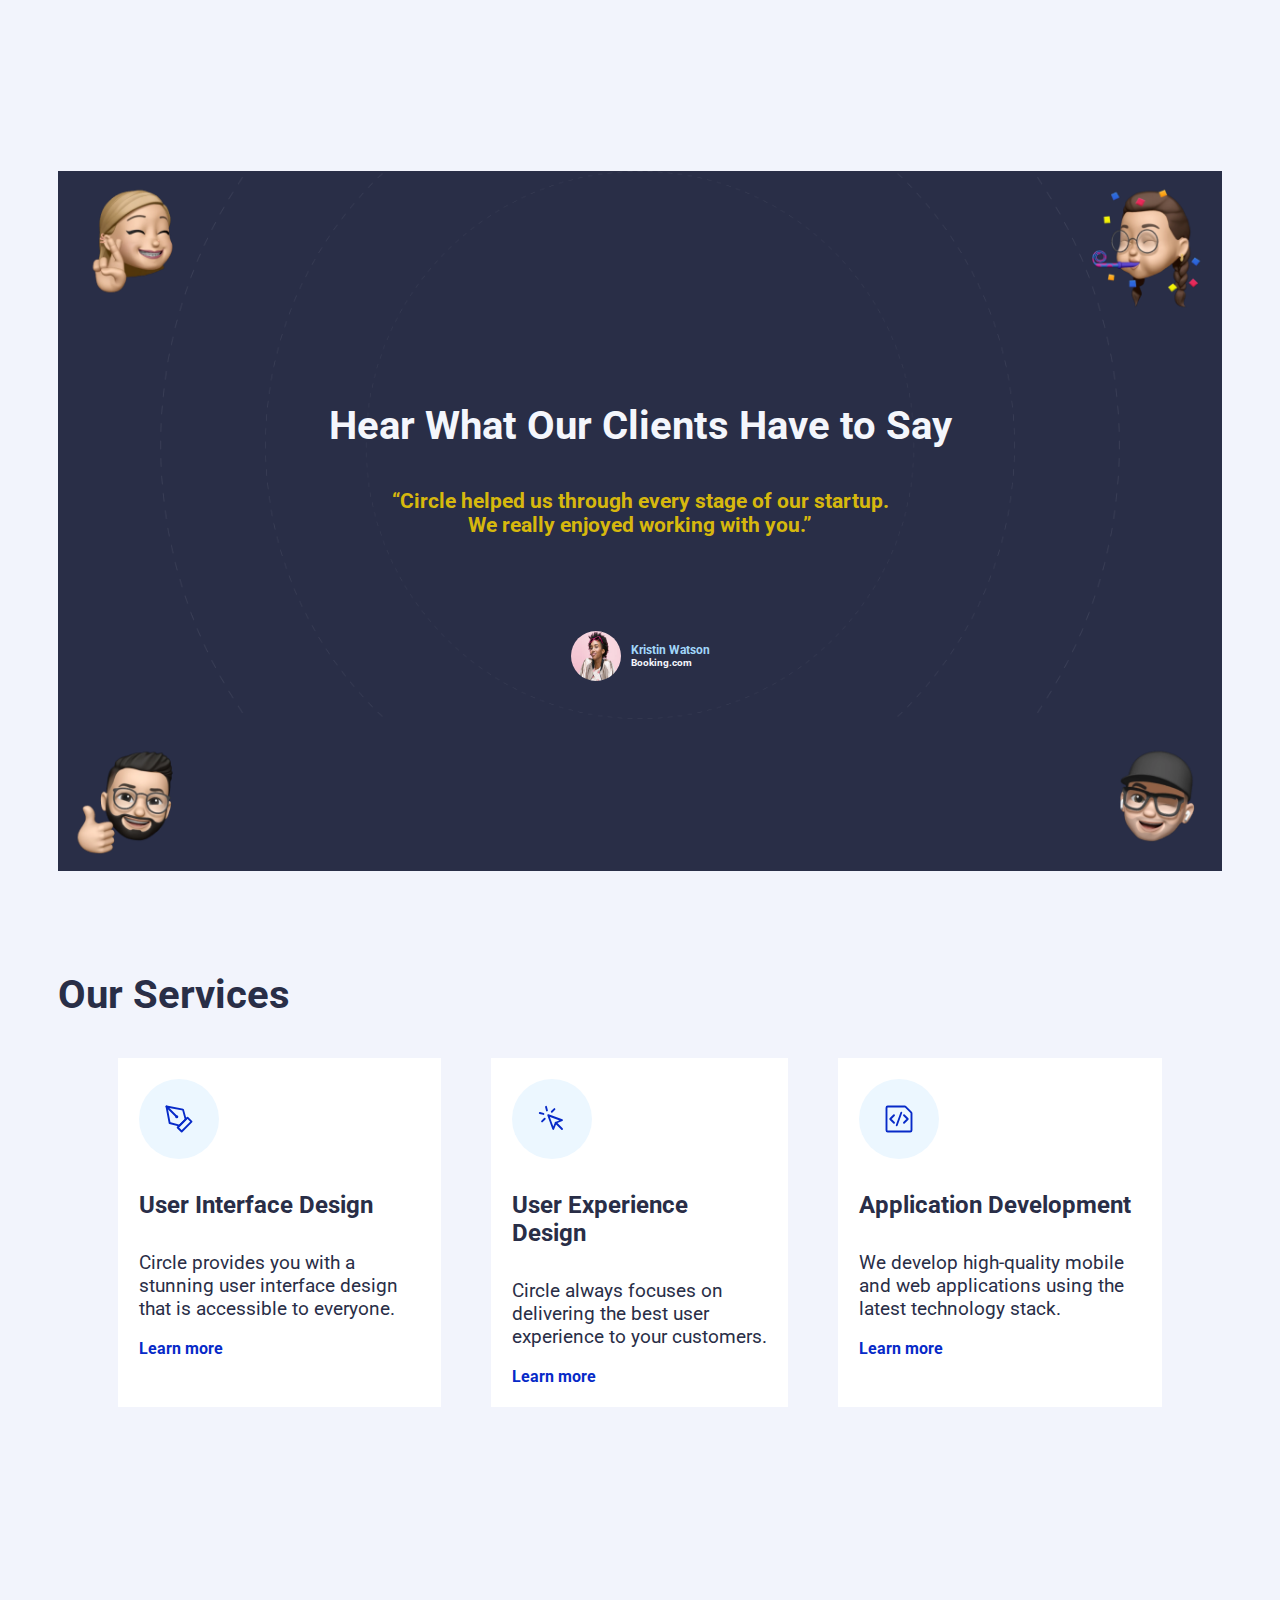
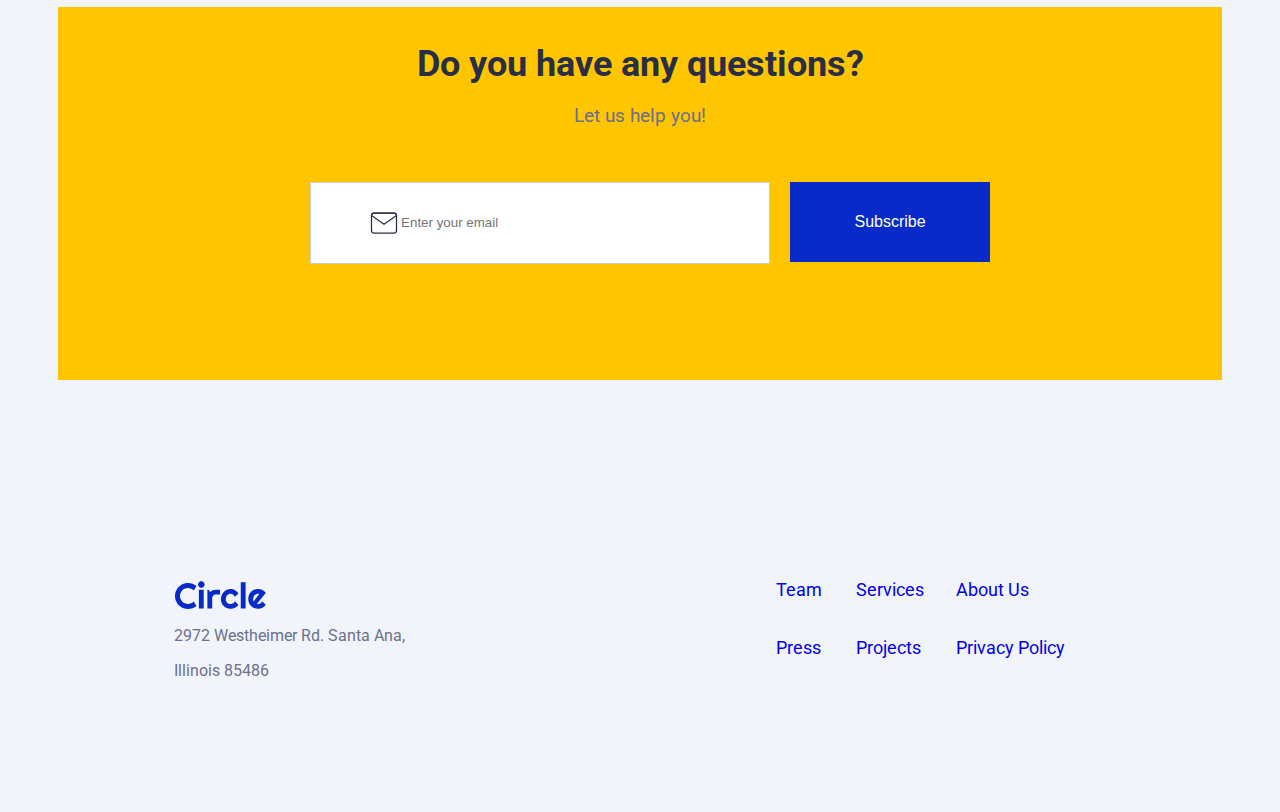
==== commit 3a1f712c: "Responsive tablet" ====
--- a/index.html
+++ b/index.html
@@ -235,5 +235,6 @@
     </div>
     <!-- Link de conexión con JavaScript -->
     <script src="./js/index.js"></script>
+    <script src="./js/form.js"></script>
   </body>
 </html>
--- a/styles/style.css
+++ b/styles/style.css
@@ -88,8 +88,26 @@
 }
 
 /* Funcionalidades Responsive para pantallas tamaño tablet */
-@media (min-width: 768px) {
-    .Contenedor-menu-hamburguesa{
+@media (max-width: 768px) {
+    #NavButton{
+        display: none;
+    }
+    .menu{
+        display: none;
+    }
+    body{
+        margin: 5px;
+        padding: 5px;
+        font-size: 8px;
+    }
+    #NavButton{
+        display: none;
+    }
+    .topnav{
+        display: block;
+        height: 50px;
+    }
+    .nav{
         display: none;
     }
     
